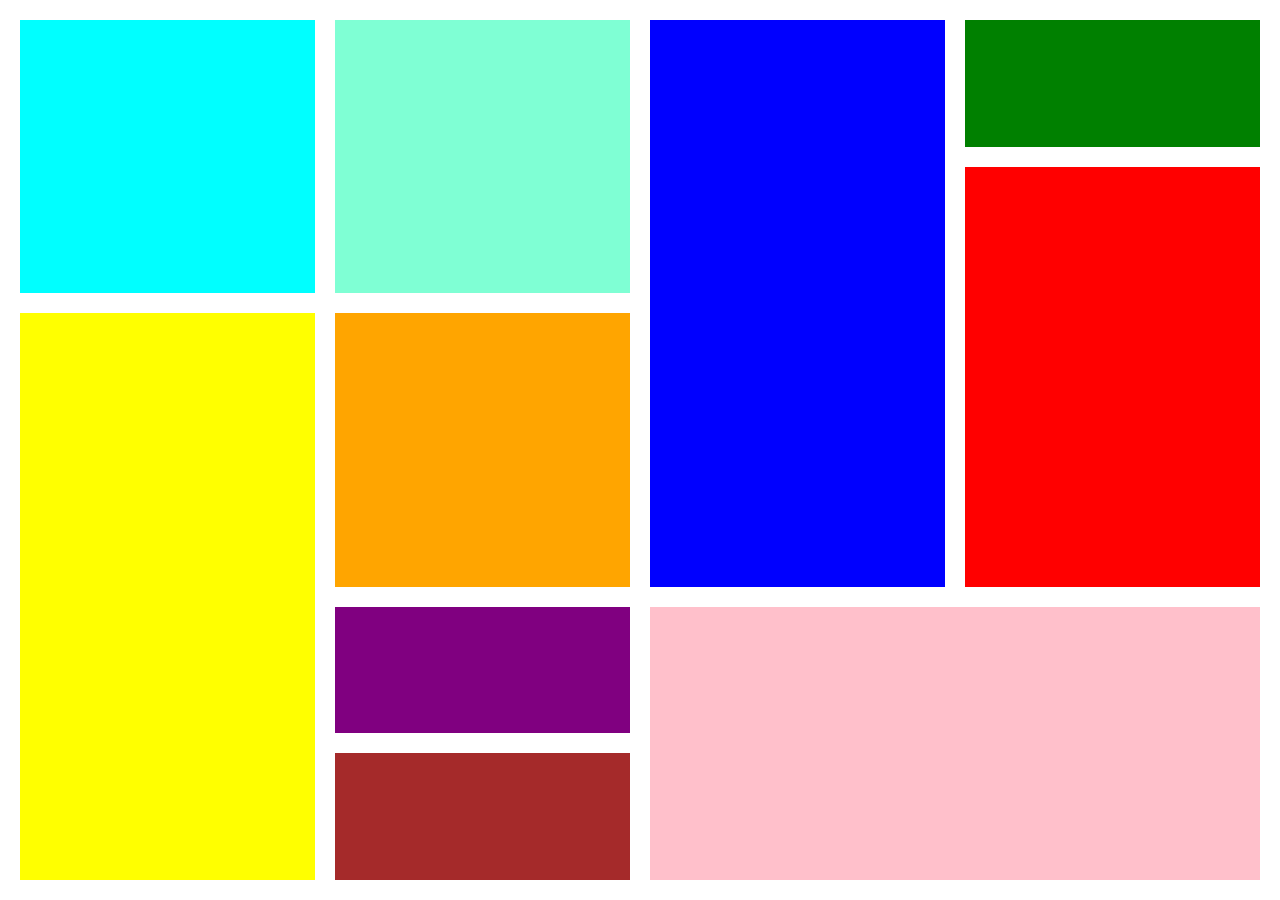
==== Day 6 project e/index.html @ c72fe059 "Hard A3  project add" ====
<!DOCTYPE html>
<html lang="en">
<head>
  <meta charset="UTF-8">
  <meta name="viewport" content="width=device-width, initial-scale=1.0">
  <title>Document</title>

  <link rel="stylesheet" href="style.css">

</head>
<body>
  
  <main>
  
   <div class="child1"></div>
   <div class="child2"></div>
   <div class="child3"></div>
   <div class="child4"></div>
   <div class="child5"></div>
   <div class="child6"></div>
   <div class="child7"></div>
   <div class="child8"></div>
   <div class="child9"></div>
   <div class="child10"></div>

  </main>



</body>
</html>
---- Day 6 project e/style.css ----
* {
    margin: 0;
    padding: 0;
    box-sizing: border-box;
    
}
html,
body {
    height: 100%;
    width: 100%;
}


main {
  padding: 20px;
    width: 100%;
    height: 100%;
    display: grid;
    grid-template-columns: repeat(4, 1fr);
    grid-template-rows: repeat(6, 1fr);
    grid-template-areas:
        "child1 child2 child3 child4"
        "child1 child2 child3 child7"
        "child5 child6 child3 child7"
        "child5 child6 child3 child7"
        "child5 child8 child9 child9"
        "child5 child10 child9 child9";

        gap:20px;

}

.child1 {
    grid-area: child1;
    background-color: aqua;
}

.child2 {
    grid-area: child2;
    background-color: aquamarine;
}

.child3 {
    grid-area: child3;
    background-color: blue;
}

.child4 {
    grid-area: child4;
    background-color: green;
}

.child5 {
    grid-area: child5;
    background-color: yellow;
}

.child6 {
    grid-area: child6;
    background-color: orange;
}

.child7 {
    grid-area: child7;
    background-color: red;
}

.child8 {
    grid-area: child8;
    background-color: purple;
}

.child9 {
    grid-area: child9;
    background-color: pink;
}

.child10 {
    grid-area: child10;
    background-color: brown;
}




.child1{

  background-color: aqua;
  
}

.child2{

  background-color: aquamarine;
}

.child3{
 
  background-color: blue;
}

.child4{
  
  background-color: green;
}

.child5{

  background-color: yellow;
}

.child6{

  background-color: orange;
}

.child7{
 
  background-color: red;
}

.child8{

  background-color: purple;
}

.child9{
 
  background-color: pink;
}

.child10{

  background-color: brown;
}
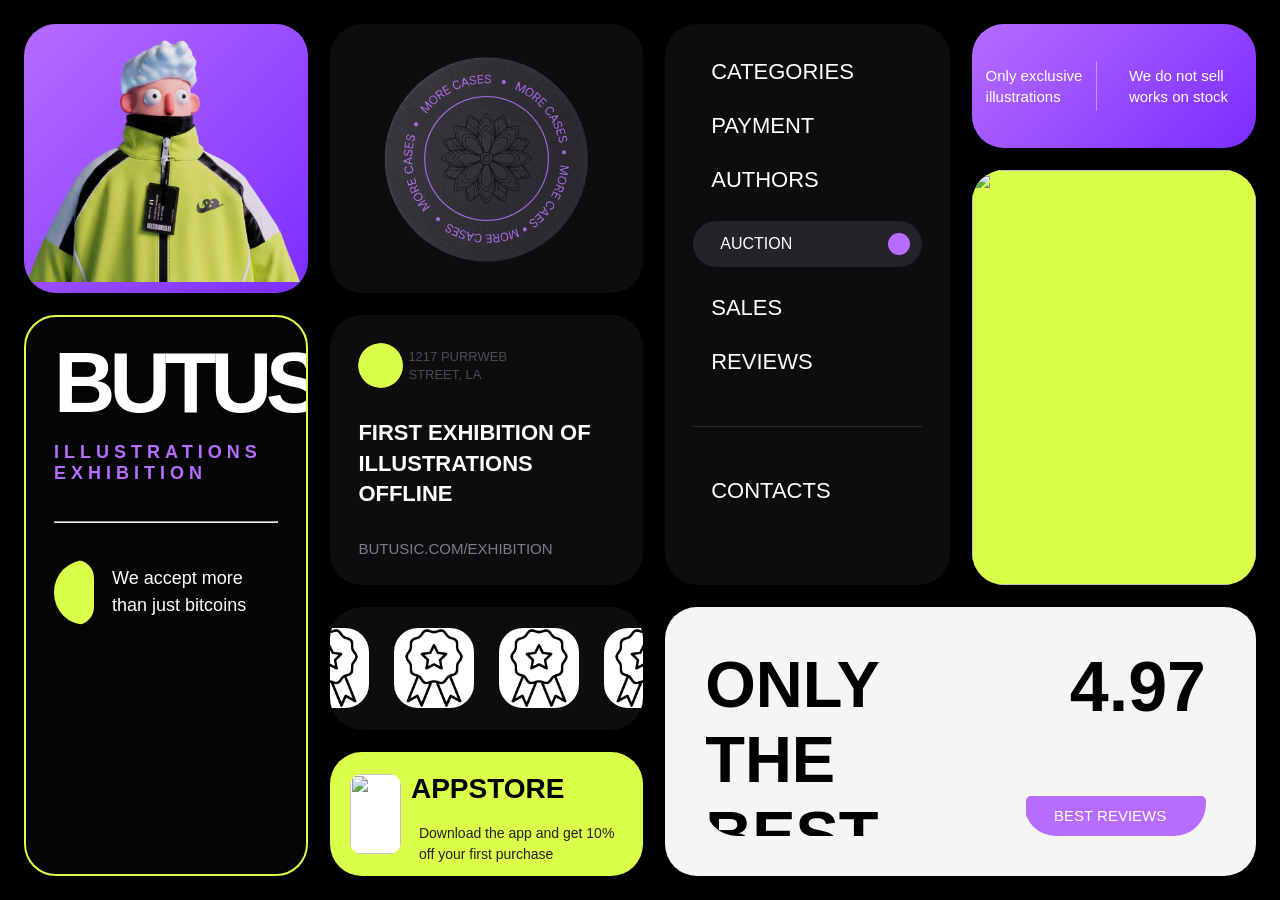
==== commit 84d0b717: "A4 commit" ====
--- a/Day 6 project e/index.html
+++ b/Day 6 project e/index.html
@@ -3,29 +3,261 @@
 <head>
   <meta charset="UTF-8">
   <meta name="viewport" content="width=device-width, initial-scale=1.0">
-  <title>Document</title>
-
+
+  <title>UI Design</title>
+
+  <!-- remix icon -->
+  <link
+  href="https://cdn.jsdelivr.net/npm/remixicon/fonts/remixicon.css"
+  rel="stylesheet"
+/>
+
+  <!-- css -->
   <link rel="stylesheet" href="style.css">
 
 </head>
 <body>
-  
+
   <main>
-  
-   <div class="child1"></div>
-   <div class="child2"></div>
-   <div class="child3"></div>
-   <div class="child4"></div>
-   <div class="child5"></div>
-   <div class="child6"></div>
-   <div class="child7"></div>
-   <div class="child8"></div>
-   <div class="child9"></div>
-   <div class="child10"></div>
+
+    <!-- card 1 -->
+
+    <div class="child1">
+      <img src="1ST CARD IMG-Photoroom.png" alt="">
+    </div>
+
+    <!-- card 2 -->
+
+    <div class="child2">
+      <img src="2nd CARD Img.png" alt="">
+    </div>
+
+    <!-- card 3 -->
+
+    <div class="child3">
+
+      <p>
+        <i class="ri-dashboard-horizontal-line"></i>
+        CATEGORIES
+      </p>
+
+      <p>
+        <i class="ri-wallet-line"></i>
+        PAYMENT
+      </p>
+
+      <p>
+        <i class="ri-user-3-line"></i>
+        AUTHORS
+      </p>
+
+      <div class="auction">
+
+        <span>
+          <i class="ri-auction-line"></i>
+          AUCTION
+        </span>
+
+        <div class="color-circle"></div>
+
+      </div>
+
+      <p>
+        <i class="ri-line-chart-line"></i>
+        SALES
+      </p>
+
+      <p>
+        <i class="ri-star-line"></i>
+        REVIEWS
+      </p>
+
+      <hr>
+
+      <p>
+        <i class="ri-phone-line"></i>
+        CONTACTS
+      </p>
+
+    </div>
+
+    <!-- card 4 -->
+
+    <div class="child4">
+
+      <div class="left4">
+
+        <i class="ri-emotion-happy-line"></i>
+
+        <h5>
+          Only exclusive
+          illustrations
+        </h5>
+
+      </div>
+
+      <div class="line"></div>
+
+      <div class="right4">
+
+        <i class="ri-box-3-line"></i>
+
+        <h5>
+          We do not sell
+          works on stock
+        </h5>
+
+      </div>
+
+    </div>
+
+    <!-- card 5 -->
+
+    <div class="child5">
+
+      <h1>BUTUSIC</h1>
+
+      <h3>
+        ILLUSTRATIONS <br>
+        EXHIBITION
+      </h3>
+
+      <hr>
+
+      <div class="bitcoin-box">
+
+        <div class="bitcoin-icon">
+          <i class="ri-bit-coin-fill"></i>
+        </div>
+
+        <p>
+          We accept more
+          than just bitcoins
+        </p>
+
+      </div>
+
+      <div class="barcode"></div>
+
+    </div>
+
+    <!-- card 6 -->
+
+    <div class="child6">
+
+      <div class="full-location"><div class="location">
+
+        <i class="ri-map-pin-fill"></i>
+
+      </div>
+
+      <small>
+        1217 PURRWEB <br>
+        STREET, LA
+      </small></div>
+
+      <h2>
+        FIRST EXHIBITION OF
+        ILLUSTRATIONS OFFLINE
+      </h2>
+
+      <p>BUTUSIC.COM/EXHIBITION</p>
+
+    </div>
+
+    <!-- card 7 -->
+
+    <div class="child7">
+      <img src="card 7.png" alt="">
+    </div>
+
+    <!-- card 8 -->
+
+    <div class="child8">
+
+     
+      <img src="badge.png" alt="">
+    
+
+      
+       <img src="badge.png" alt="">
+     
+
+      
+        <img src="badge.png" alt="">
+    
+
+    
+       <img src="badge.png" alt="">
+     
+
+    </div>
+
+    <!-- card 9 -->
+
+    <div class="child9">
+
+      <div class="left9">
+
+        <h2>
+          ONLY THE BEST
+          AUTHORS
+        </h2>
+
+        <p>
+          184 guys with a unique vision
+        </p>
+
+      </div>
+
+      <div class="right9">
+
+        <h1>4.97</h1>
+
+        <div class="stars" >
+           <i class="ri-star-fill"></i>
+          <i class="ri-star-fill"></i>
+          <i class="ri-star-fill"></i>
+          <i class="ri-star-fill"></i>
+          <i class="ri-star-half-line"></i>
+
+        </div>
+
+        <button>
+
+  BEST REVIEWS
+ <!-- <i class="ri-arrow-right-line"></i> -->
+
+        </button>
+
+      </div>
+
+    </div>
+
+    <!-- card 10 -->
+
+    <div class="child10">
+
+      <div class="qr">
+        <img src="qr-code.png" alt="">
+      </div>
+
+      <div class="text10">
+
+        <h3>APPSTORE</h3>
+
+        <p>
+          Download the app and get
+          10% off your first purchase
+        </p>
+
+      </div>
+
+      <i class="ri-arrow-right-up-line arrow"></i>
+
+    </div>
 
   </main>
-
-
 
 </body>
 </html>
--- a/Day 6 project e/style.css
+++ b/Day 6 project e/style.css
@@ -1,135 +1,625 @@
-* {
-    margin: 0;
-    padding: 0;
-    box-sizing: border-box;
-    
-}
+*{
+    margin:0;
+    padding:0;
+    box-sizing:border-box;
+}
+
 html,
-body {
-    height: 100%;
-    width: 100%;
-}
-
-
-main {
-  padding: 20px;
+body{
+    width:100%;
+    height:100%;
+}
+
+body{
+    background:#000;
+    font-family:"Inter",sans-serif;
+}
+
+main{
+    width:100%;
+    height:100vh;
+
+    background:#000;
+
+    padding:24px;
+
+    display:grid;
+
+    grid-template-columns:1fr 1.1fr 1fr 1fr;
+
+    grid-template-rows:repeat(6,1fr);
+
+    grid-template-areas:
+    "child1 child2 child3 child4"
+    "child1 child2 child3 child7"
+    "child5 child6 child3 child7"
+    "child5 child6 child3 child7"
+    "child5 child8 child9 child9"
+    "child5 child10 child9 child9";
+
+    gap:22px;
+}
+
+main div{
+    border-radius:32px;
+    overflow:hidden;
+}
+
+/* ======================== */
+/* child 1 */
+/* ======================== */
+
+.child1{
+    grid-area:child1;
+
+    background:linear-gradient(135deg,#B56CFF,#7B2DFF);
+
+    display:flex;
+    justify-content:center;
+    align-items:end;
+}
+
+.child1 img{
+    width:100%;
+    height:100%;
+    object-fit:contain;
+}
+
+/* ======================== */
+/* child 2 */
+/* ======================== */
+
+.child2{
+    grid-area:child2;
+
+    background:#0d0d10;
+
+    position:relative;
+
+    display:flex;
+    justify-content:center;
+    align-items:center;
+}
+
+.child2 img{
     width: 100%;
     height: 100%;
-    display: grid;
-    grid-template-columns: repeat(4, 1fr);
-    grid-template-rows: repeat(6, 1fr);
-    grid-template-areas:
-        "child1 child2 child3 child4"
-        "child1 child2 child3 child7"
-        "child5 child6 child3 child7"
-        "child5 child6 child3 child7"
-        "child5 child8 child9 child9"
-        "child5 child10 child9 child9";
-
-        gap:20px;
-
-}
-
-.child1 {
-    grid-area: child1;
-    background-color: aqua;
-}
-
-.child2 {
-    grid-area: child2;
-    background-color: aquamarine;
-}
-
-.child3 {
-    grid-area: child3;
-    background-color: blue;
-}
-
-.child4 {
-    grid-area: child4;
-    background-color: green;
-}
-
-.child5 {
-    grid-area: child5;
-    background-color: yellow;
-}
-
-.child6 {
-    grid-area: child6;
-    background-color: orange;
-}
-
-.child7 {
-    grid-area: child7;
-    background-color: red;
-}
-
-.child8 {
-    grid-area: child8;
-    background-color: purple;
-}
-
-.child9 {
-    grid-area: child9;
-    background-color: pink;
-}
-
-.child10 {
-    grid-area: child10;
-    background-color: brown;
-}
-
-
-
-
-.child1{
-
-  background-color: aqua;
-  
-}
-
-.child2{
-
-  background-color: aquamarine;
-}
+    object-fit: contain;
+}
+.circle-border{
+    width:250px;
+    height:250px;
+
+    border:2px solid #D9FF4A;
+
+    border-radius:50%;
+
+    position:absolute;
+}
+
+.flower{
+    color:white;
+    font-size:70px;
+
+    z-index:2;
+}
+
+.circle-text{
+    position:absolute;
+
+    width:100%;
+    height:100%;
+}
+
+.circle-text span{
+    position:absolute;
+
+    color:white;
+
+    font-size:18px;
+
+    letter-spacing:2px;
+}
+
+.circle-text span:nth-child(1){
+    top:35px;
+    left:110px;
+}
+
+.circle-text span:nth-child(2){
+    right:20px;
+    top:150px;
+
+    transform:rotate(90deg);
+}
+
+.circle-text span:nth-child(3){
+    bottom:35px;
+    left:100px;
+}
+
+.circle-text span:nth-child(4){
+    left:10px;
+    top:150px;
+
+    transform:rotate(-90deg);
+}
+
+/* ======================== */
+/* child 3 */
+/* ======================== */
 
 .child3{
+    grid-area:child3;
+
+    background:#0d0d10;
+
+    color:white;
+
+    padding:35px 28px;
+
+    display:flex;
+    flex-direction:column;
+
+    gap:28px;
+}
+
+.child3 p{
+    display:flex;
+    align-items:center;
+
+    gap:18px;
+
+    font-size:22px;
+    font-weight:500;
+}
+
+.child3 i{
+    font-size:24px;
+}
+
+.auction{
+    width:100%;
+
+    background:#232329;
+
+    border-radius:100px;
+
+    padding:12PX;
+
+    display:flex;
+    justify-content:space-between;
+    align-items:center;
+}
+
+.auction span{
+    display:flex;
+    align-items:center;
+    gap:15px;
+}
+
+.color-circle{
+    width:22px;
+    height:22px;
+
+    background:#B56CFF;
+
+    border-radius:50%;
+}
+
+.child3 hr{
+    border:none;
+margin-top: 10%;
+    height:1px;
+
+    background:#2b2b2f;
+}
  
-  background-color: blue;
-}
+
+.child3 p:last-child{
+    margin-top: 10%;
+}
+
+/* =================={====== */
+/* child 4 */
+/* ======================== */
 
 .child4{
-  
-  background-color: green;
-}
+    grid-area:child4;
+
+    background:linear-gradient(135deg,#B56CFF,#7B2DFF);
+
+    padding:2px;
+
+    display:flex;
+    justify-content:space-between;
+    align-items:center;
+
+    color:white;
+}
+
+.left4,
+.right4{
+    display:flex;
+    align-items:center;
+
+    gap:12px;
+}
+
+.left4 i,
+.right4 i{
+    font-size:32px;
+}
+
+.left4 h5,
+.right4 h5{
+    font-size:15px;
+    font-weight:500;
+
+    line-height:1.4;
+}
+
+.line{
+    width:1px;
+    height:50px;
+    margin-right: 20px;
+    background:rgba(255,255,255,0.4);
+}
+
+/* ======================== */
+/* child 5 */
+/* ======================== */
 
 .child5{
-
-  background-color: yellow;
-}
+    grid-area:child5;
+
+    background:#050505;
+
+    border:2px solid #D9FF4A;
+
+    padding:28px;
+   
+    display:flex;
+    flex-direction:column;
+    justify-content: space-evenly;
+    
+    gap: 2px;
+}
+
+.child5 h1{
+    color:white;
+
+    font-size:85px;
+    
+    line-height:.9;
+
+    font-weight:800;
+
+    letter-spacing:-6px;
+}
+
+.child5 h3{
+    color:#B56CFF;
+
+    margin-top:18px;
+
+    font-size:18px;
+     
+    letter-spacing:5px;
+
+    line-height:-1.6px;
+}
+
+.child5 hr{
+    width:100%;
+    height:1px;
+
+    background:#2b2b2f;
+
+    margin-top:35px;
+}
+
+.bitcoin-box{
+    margin-top:35px;
+
+    display:flex;
+    align-items:center;
+
+    gap:18px;
+}
+
+.bitcoin-icon{
+    width:65px;
+    height:65px;
+
+    border-radius:18px;
+
+    background:#D9FF4A;
+
+    display:flex;
+    justify-content:center;
+    align-items:center;
+}
+
+.bitcoin-icon i{
+    font-size:34px;
+    color:black;
+}
+
+.bitcoin-box p{
+    color:white;
+
+    font-size:18px;
+
+    line-height:1.5;
+}
+
+.barcode{
+    margin-top:auto;
+
+    width:100%;
+    height:90px;
+
+    display:flex;
+    align-items:end;
+
+    gap:4px;
+}
+
+.bar{
+    width:10px;
+    height:100%;
+
+    background:white;
+}
+
+/* ======================== */
+/* child 6 */
+/* ======================== */
 
 .child6{
-
-  background-color: orange;
-}
+    grid-area:child6;
+
+    background:#0d0d10;
+
+    padding:28px;
+
+    color:white;
+
+    display:flex;
+    flex-direction:column;
+    justify-content:space-between;
+}
+
+.top6{
+    display:flex;
+    align-items:center;
+
+    gap:18px;
+}
+.full-location{
+    display: flex;
+    gap:5px;
+    align-items: center;
+}
+.location{
+    width:45px;
+    height:45px;
+
+    border-radius:50%;
+
+    background:#D9FF4A;
+
+    color:black;
+
+    display:flex;
+    justify-content:center;
+    align-items:center;
+}
+
+.location i{
+    font-size:22px;
+    
+}
+
+.child6 small{
+    color:#8c8c927e;
+
+    font-size:13px;
+
+    line-height:1.4;
+}
+
+.child6 h2{
+    font-size:22px;
+
+    line-height:1.4;
+
+    font-weight:600;
+}
+
+.child6 p{
+    color:#7d7d84;
+
+    font-size:15px;
+}
+
+/* ======================== */
+/* child 7 */
+/* ======================== */
 
 .child7{
- 
-  background-color: red;
-}
+    grid-area:child7;
+
+    background:#D9FF4A;
+
+    display:flex;
+    justify-content:center;
+    align-items:end;
+}
+
+.child7 img{
+    width:100%;
+    height:100%;
+
+    object-fit:cover;
+}
+
+/* ======================== */
+/* child 8 */
+/* ======================== */
 
 .child8{
-
-  background-color: purple;
-}
+    grid-area:child8;
+
+    background:#0d0d10;
+
+    display:flex;
+    justify-content:center;
+    align-items:center;
+
+    gap:25px;
+}
+
+.child8 img{
+    width:80px;
+    height:80px;
+    border-radius:30%;
+   background-color: white;
+    
+    
+}
+
+
+
+/* ======================== */
+/* child 9 */
+/* ======================== */
 
 .child9{
- 
-  background-color: pink;
-}
+    grid-area:child9;
+
+    background:#F5F5F5;
+
+    padding:40px;
+
+    display:flex;
+    justify-content:space-evenly;
+}
+
+.left9{
+    width: 70%;
+    display:flex;
+    flex-direction:column;
+    justify-content:space-between;
+}
+
+.left9 h2{
+    font-size:65px;
+
+   
+
+    color:black;
+}
+
+.left9 p{
+    font-size:20px;
+    padding: 5px;
+    color:#4d4d4d;
+}
+
+.right9{
+    margin-right: 10px;
+    width: 40%;
+    display:flex;
+    flex-direction:column;
+    justify-content:space-between;
+    align-items: end;
+}
+
+.right9 h1{
+    font-size:70px;
+
+    color:black;
+}
+
+.stars{
+    display: flex;
+    color:#D9FF4A;
+    
+    font-size:34px;
+}
+
+.right9 button{
+    border:none;
+    width: 180px;
+    height: 40px;
+    background:#B56CFF;
+    color:white;
+    padding:18px 28px;
+    border-radius:5px;
+    font-size:15px;
+    display:flex;
+    align-items:center;
+    gap:5px;
+    -webkit-border-radius:5px;
+    -moz-border-radius:5px;
+    -ms-border-radius:5px;
+    -o-border-radius:5px;
+}
+
+/* ======================== */
+/* child 10 */
+/* ======================== */
 
 .child10{
-
-  background-color: brown;
+    grid-area:child10;
+
+    background:#D9FF4A;
+
+    padding:20px;
+
+    display:flex;
+    justify-content:space-evenly;
+    align-items:center;
+}
+
+.qr{
+    width:80px;
+    height:80px;
+
+    background:white;
+
+    border-radius:12px;
+
+    overflow:hidden;
+}
+
+.qr img{
+    width:100%;
+    height:100%;
+
+    object-fit:cover;
+}
+
+.text10 h3{
+    font-size:28px;
+     padding: 10px;
+    color:black;
+}
+
+.text10 p{
+    margin-top:8px;
+   padding-left:18px ;
+    font-size:14px;
+
+    line-height:1.5;
+
+    color:#232323;
+}
+
+.arrow{
+    font-size:30px;
+
+    color:black;
 }
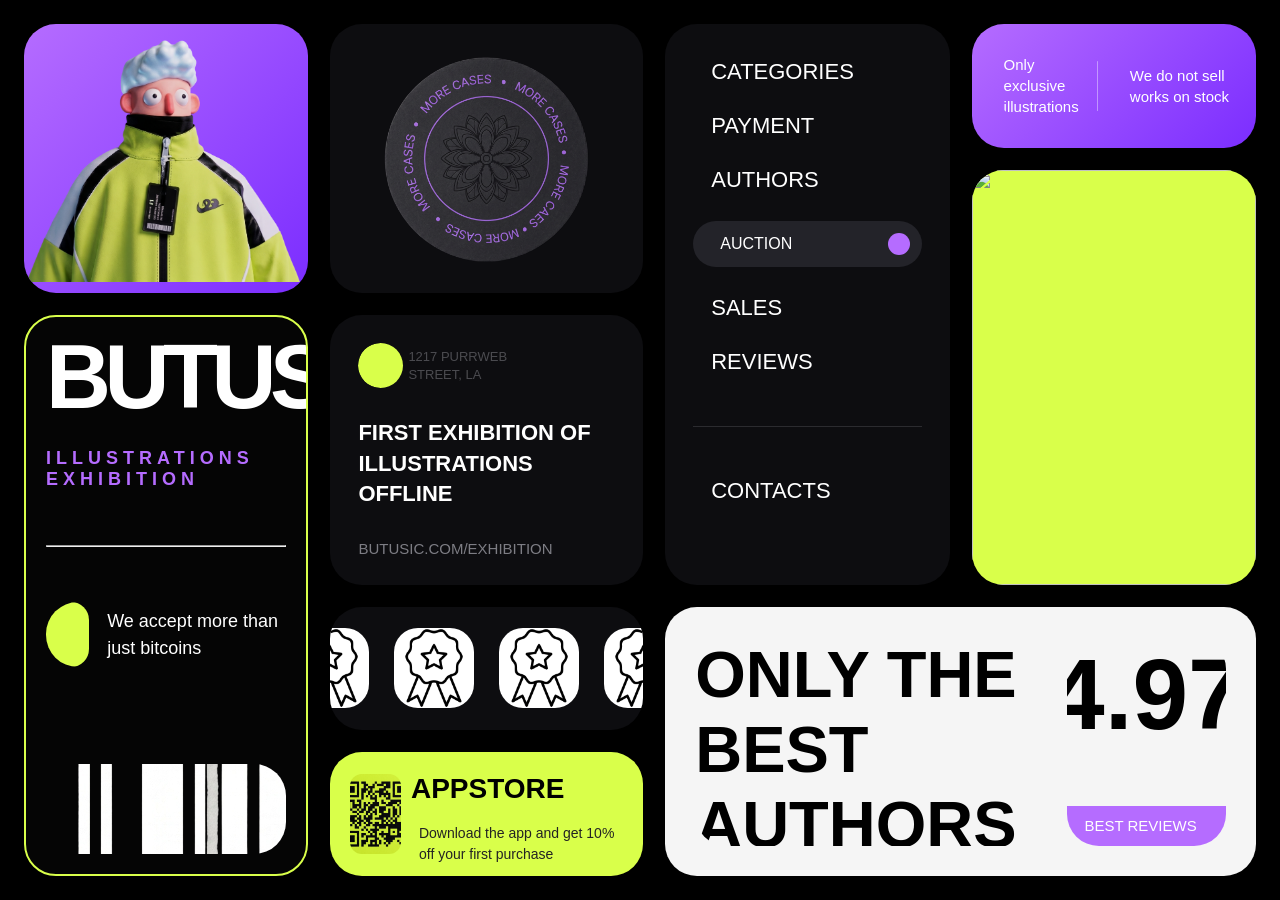
==== commit 6d732384: "A4 Easy One" ====
--- a/Day 6 project e/index.html
+++ b/Day 6 project e/index.html
@@ -137,7 +137,7 @@
 
       </div>
 
-      <div class="barcode"></div>
+      <div class="barcode"><img src="bar.code.png" alt=""></div>
 
     </div>
 
@@ -239,7 +239,7 @@
     <div class="child10">
 
       <div class="qr">
-        <img src="qr-code.png" alt="">
+        <img src="qr.png" alt="">
       </div>
 
       <div class="text10">
--- a/Day 6 project e/style.css
+++ b/Day 6 project e/style.css
@@ -229,7 +229,7 @@
 
     background:linear-gradient(135deg,#B56CFF,#7B2DFF);
 
-    padding:2px;
+    padding:20px;
 
     display:flex;
     justify-content:space-between;
@@ -277,37 +277,38 @@
 
     border:2px solid #D9FF4A;
 
-    padding:28px;
+    padding:20px;
    
     display:flex;
     flex-direction:column;
     justify-content: space-evenly;
-    
-    gap: 2px;
+    align-items: start;
+    
+    gap: 20px;
 }
 
 .child5 h1{
     color:white;
-
-    font-size:85px;
+   
+    font-size:90px;
     
     line-height:.9;
 
     font-weight:800;
 
-    letter-spacing:-6px;
+    letter-spacing:-6.5px;
 }
 
 .child5 h3{
     color:#B56CFF;
 
-    margin-top:18px;
+    margin-top:10px;
 
     font-size:18px;
      
     letter-spacing:5px;
 
-    line-height:-1.6px;
+    line-height:-2px;
 }
 
 .child5 hr{
@@ -324,7 +325,7 @@
 
     display:flex;
     align-items:center;
-
+    justify-content: space-around;
     gap:18px;
 }
 
@@ -355,22 +356,21 @@
 }
 
 .barcode{
-    margin-top:auto;
+     margin-top:auto;
 
     width:100%;
     height:90px;
 
     display:flex;
-    align-items:end;
-
-    gap:4px;
-}
-
-.bar{
-    width:10px;
-    height:100%;
-
-    background:white;
+    justify-content:center;
+    align-items:center;
+    
+}
+
+.barcode .img{
+  
+
+    object-fit:cover;
 }
 
 /* ======================== */
@@ -501,10 +501,10 @@
 
     background:#F5F5F5;
 
-    padding:40px;
-
-    display:flex;
-    justify-content:space-evenly;
+    padding:30px;
+
+    display:flex;
+    justify-content:space-between;
 }
 
 .left9{
@@ -529,16 +529,17 @@
 }
 
 .right9{
-    margin-right: 10px;
-    width: 40%;
+    
+    width: 30%;
     display:flex;
     flex-direction:column;
     justify-content:space-between;
-    align-items: end;
+    align-items: center;
+    
 }
 
 .right9 h1{
-    font-size:70px;
+    font-size:100px;
 
     color:black;
 }
@@ -547,11 +548,11 @@
     display: flex;
     color:#D9FF4A;
     
-    font-size:34px;
+    font-size:30px;
 }
 
 .right9 button{
-    border:none;
+  border: none;
     width: 180px;
     height: 40px;
     background:#B56CFF;
@@ -562,10 +563,7 @@
     display:flex;
     align-items:center;
     gap:5px;
-    -webkit-border-radius:5px;
-    -moz-border-radius:5px;
-    -ms-border-radius:5px;
-    -o-border-radius:5px;
+    
 }
 
 /* ======================== */
